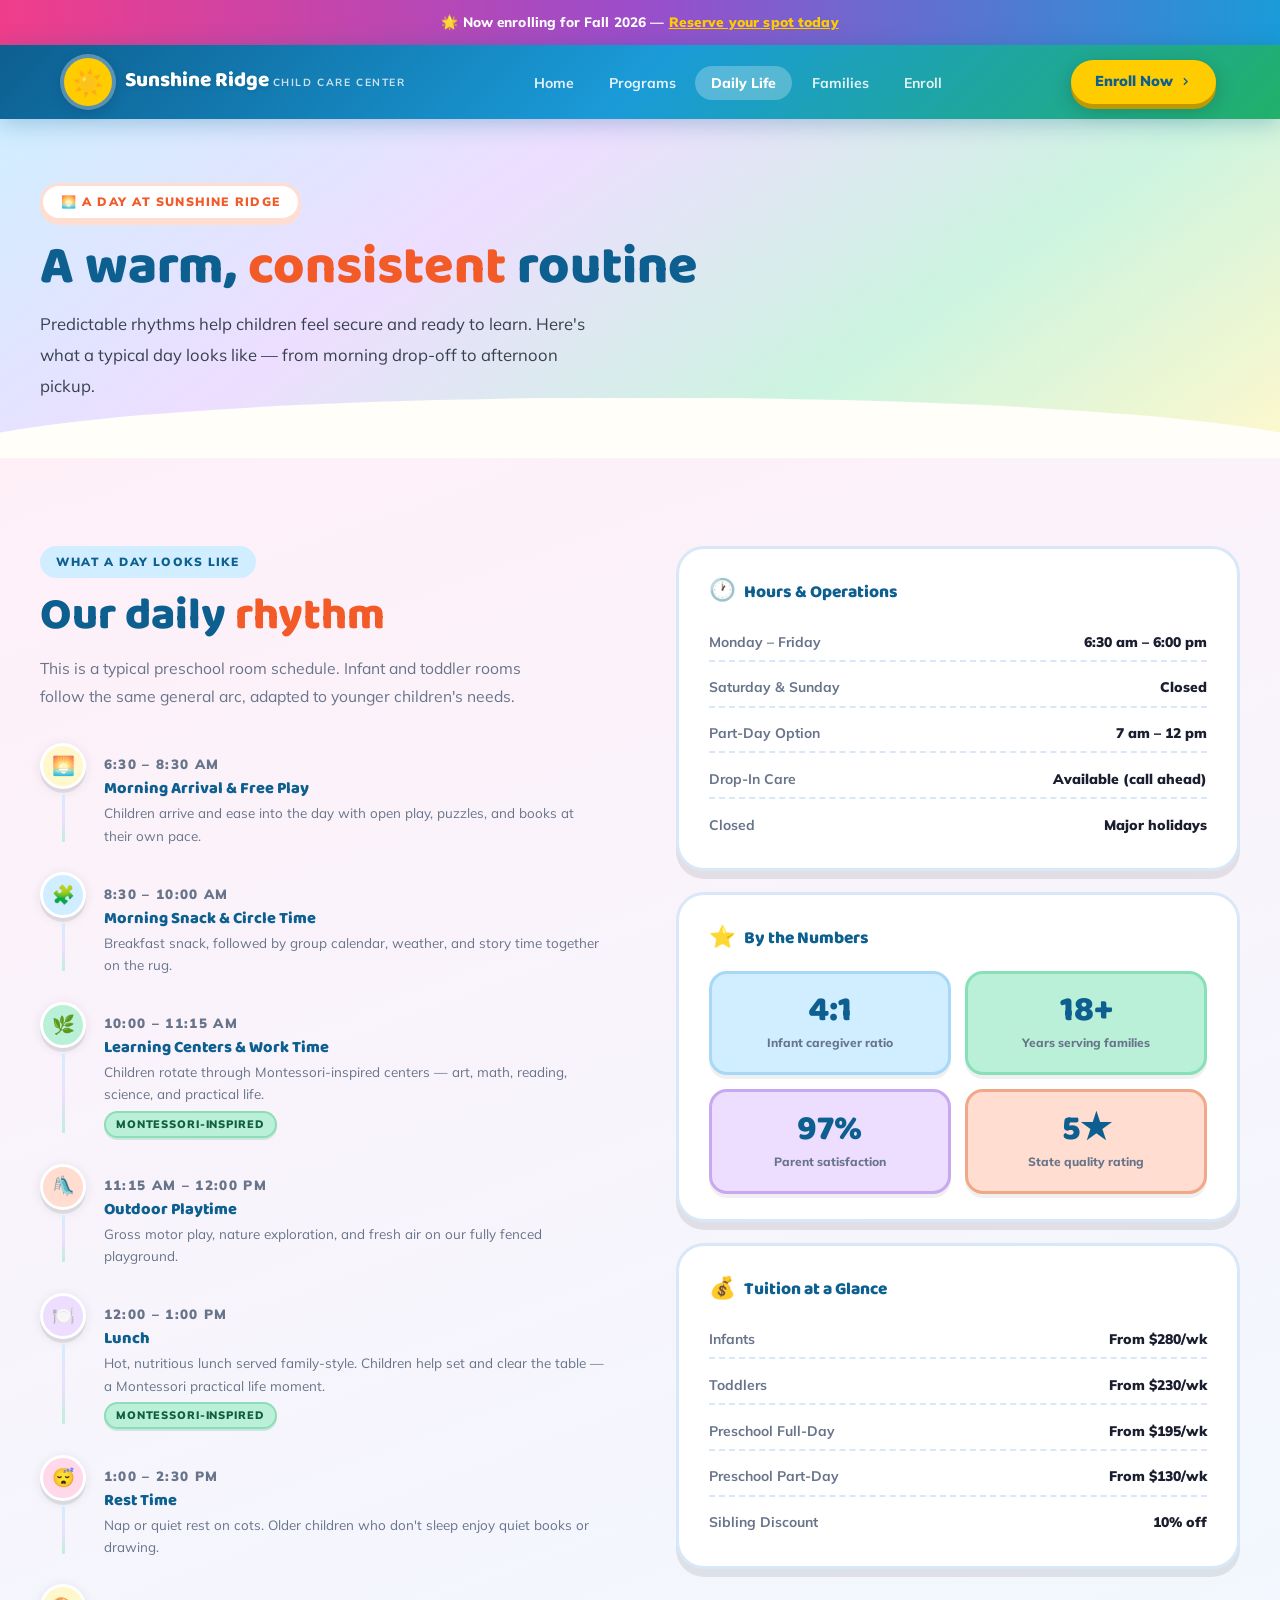
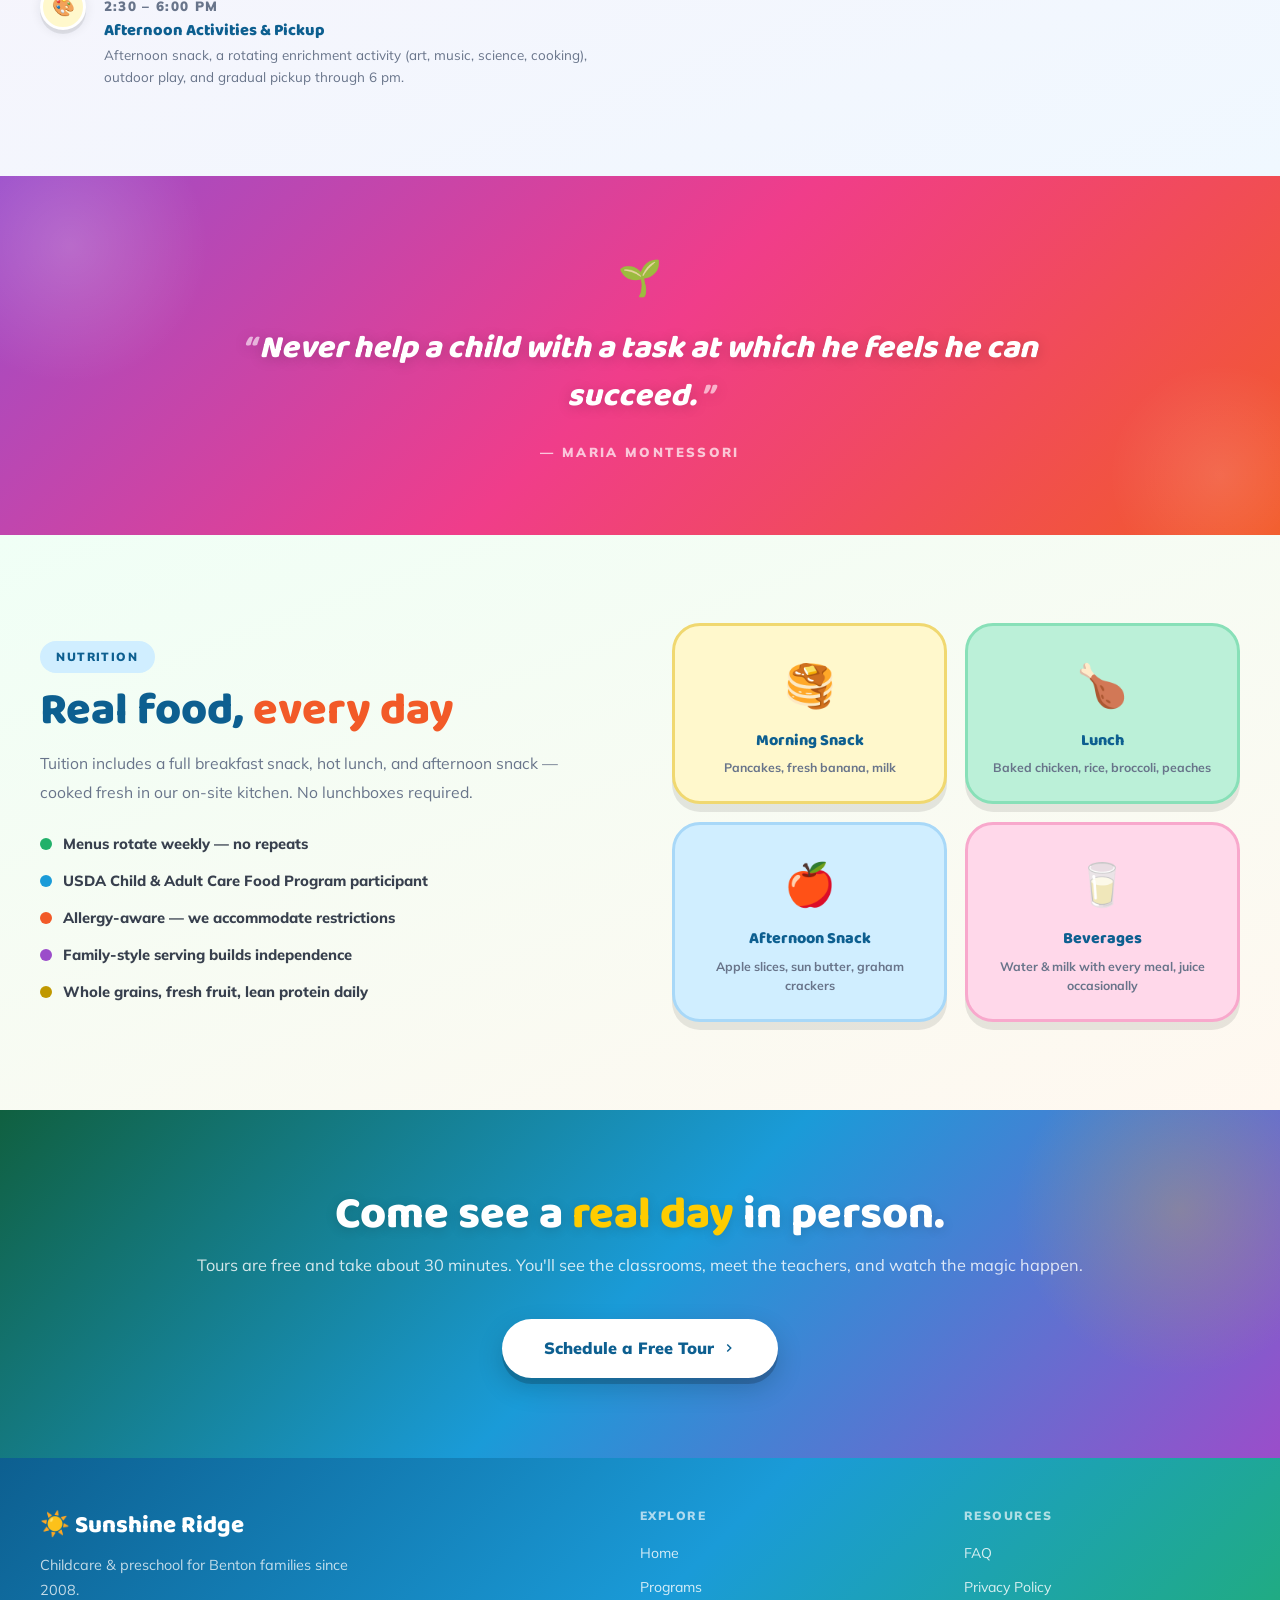
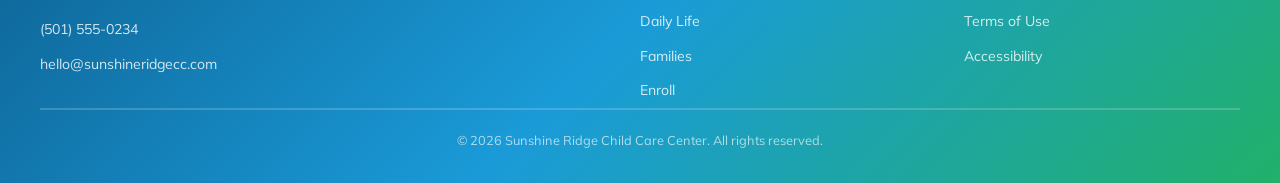
==== daily-life.html @ 340fec7d "changed to multi page daycare site" ====
<!DOCTYPE html>
<html lang="en">
<head>
  <meta charset="UTF-8" />
  <meta name="viewport" content="width=device-width, initial-scale=1.0" />
  <title>Daily Life — Sunshine Ridge Child Care Center</title>
  <meta name="description" content="A look at a typical day at Sunshine Ridge — our daily schedule, Montessori-inspired work time, hot meals, and outdoor play." />
  <link rel="preconnect" href="https://fonts.googleapis.com" />
  <link href="https://fonts.googleapis.com/css2?family=Baloo+2:wght@500;600;700;800&family=Mulish:wght@300;400;500;600&display=swap" rel="stylesheet" />
  <link rel="stylesheet" href="assets/css/style.css" />
</head>
<body>

  <a class="skip-link" href="#main-content">Skip to main content</a>

  <div role="region" aria-label="Announcement">
    <p class="top-bar">
      🌟 Now enrolling for Fall 2026 — <a href="enroll.html">Reserve your spot today</a>
    </p>
  </div>

  <header>
    <nav aria-label="Main navigation">
      <a href="index.html" class="logo" aria-label="Sunshine Ridge Child Care Center — Home">
        <div class="logo-sun" aria-hidden="true">☀️</div>
        <div class="logo-text">
          <span class="logo-name">Sunshine Ridge</span>
          <span class="logo-tagline">Child Care Center</span>
        </div>
      </a>
      <ul class="nav-links" role="list">
        <li><a href="index.html"      class="nav-link">Home</a></li>
        <li><a href="programs.html"   class="nav-link">Programs</a></li>
        <li><a href="daily-life.html" class="nav-link" aria-current="page">Daily Life</a></li>
        <li><a href="families.html"   class="nav-link">Families</a></li>
        <li><a href="enroll.html"     class="nav-link">Enroll</a></li>
      </ul>
      <a href="enroll.html" class="btn-enroll">
        Enroll Now
        <svg width="13" height="13" viewBox="0 0 24 24" fill="none" stroke="currentColor" stroke-width="2.5" aria-hidden="true" focusable="false"><path d="m9 18 6-6-6-6"/></svg>
      </a>
    </nav>
  </header>

  <main id="main-content" tabindex="-1">

    <!-- PAGE HERO -->
    <section class="page-hero" aria-labelledby="page-heading">
      <div class="page-hero-inner">
        <p class="page-hero-eyebrow" aria-hidden="true">🌅 A day at Sunshine Ridge</p>
        <h1 id="page-heading">A warm, <span>consistent</span> routine</h1>
        <p class="page-hero-desc">Predictable rhythms help children feel secure and ready to learn. Here's what a typical day looks like — from morning drop-off to afternoon pickup.</p>
      </div>
    </section>

    <!-- DAILY SCHEDULE -->
    <section id="schedule" class="schedule" aria-labelledby="schedule-heading">
      <div class="section-inner schedule-inner">
        <div>
          <p class="section-tag" aria-hidden="true">What a day looks like</p>
          <h2 id="schedule-heading">Our daily <span>rhythm</span></h2>
          <p class="section-sub">This is a typical preschool room schedule. Infant and toddler rooms follow the same general arc, adapted to younger children's needs.</p>

          <ol class="sched-list mt-2" aria-label="Daily preschool schedule">
            <li class="sched-item">
              <div class="sched-left" aria-hidden="true"><div class="sched-dot sd-1">🌅</div><div class="sched-line"></div></div>
              <div class="sched-content">
                <p class="sched-time">6:30 – 8:30 am</p>
                <h3>Morning Arrival &amp; Free Play</h3>
                <p>Children arrive and ease into the day with open play, puzzles, and books at their own pace.</p>
              </div>
            </li>
            <li class="sched-item">
              <div class="sched-left" aria-hidden="true"><div class="sched-dot sd-2">🧩</div><div class="sched-line"></div></div>
              <div class="sched-content">
                <p class="sched-time">8:30 – 10:00 am</p>
                <h3>Morning Snack &amp; Circle Time</h3>
                <p>Breakfast snack, followed by group calendar, weather, and story time together on the rug.</p>
              </div>
            </li>
            <li class="sched-item">
              <div class="sched-left" aria-hidden="true"><div class="sched-dot sd-3">🌿</div><div class="sched-line"></div></div>
              <div class="sched-content">
                <p class="sched-time">10:00 – 11:15 am</p>
                <h3>Learning Centers &amp; Work Time</h3>
                <p>Children rotate through Montessori-inspired centers — art, math, reading, science, and practical life.</p>
                <span class="sched-tag">Montessori-Inspired</span>
              </div>
            </li>
            <li class="sched-item">
              <div class="sched-left" aria-hidden="true"><div class="sched-dot sd-4">🛝</div><div class="sched-line"></div></div>
              <div class="sched-content">
                <p class="sched-time">11:15 am – 12:00 pm</p>
                <h3>Outdoor Playtime</h3>
                <p>Gross motor play, nature exploration, and fresh air on our fully fenced playground.</p>
              </div>
            </li>
            <li class="sched-item">
              <div class="sched-left" aria-hidden="true"><div class="sched-dot sd-5">🍽️</div><div class="sched-line"></div></div>
              <div class="sched-content">
                <p class="sched-time">12:00 – 1:00 pm</p>
                <h3>Lunch</h3>
                <p>Hot, nutritious lunch served family-style. Children help set and clear the table — a Montessori practical life moment.</p>
                <span class="sched-tag">Montessori-Inspired</span>
              </div>
            </li>
            <li class="sched-item">
              <div class="sched-left" aria-hidden="true"><div class="sched-dot sd-6">😴</div><div class="sched-line"></div></div>
              <div class="sched-content">
                <p class="sched-time">1:00 – 2:30 pm</p>
                <h3>Rest Time</h3>
                <p>Nap or quiet rest on cots. Older children who don't sleep enjoy quiet books or drawing.</p>
              </div>
            </li>
            <li class="sched-item">
              <div class="sched-left" aria-hidden="true"><div class="sched-dot sd-7">🎨</div><div class="sched-line"></div></div>
              <div class="sched-content">
                <p class="sched-time">2:30 – 6:00 pm</p>
                <h3>Afternoon Activities &amp; Pickup</h3>
                <p>Afternoon snack, a rotating enrichment activity (art, music, science, cooking), outdoor play, and gradual pickup through 6 pm.</p>
              </div>
            </li>
          </ol>
        </div>

        <div class="sched-info">
          <div class="info-box">
            <p class="info-box-title"><span>🕐</span> Hours &amp; Operations</p>
            <div class="info-rows" role="list" aria-label="Hours of operation">
              <div class="info-row" role="listitem"><span class="info-row-label">Monday – Friday</span><span class="info-row-val">6:30 am – 6:00 pm</span></div>
              <div class="info-row" role="listitem"><span class="info-row-label">Saturday & Sunday</span><span class="info-row-val">Closed</span></div>
              <div class="info-row" role="listitem"><span class="info-row-label">Part-Day Option</span><span class="info-row-val">7 am – 12 pm</span></div>
              <div class="info-row" role="listitem"><span class="info-row-label">Drop-In Care</span><span class="info-row-val">Available (call ahead)</span></div>
              <div class="info-row" role="listitem"><span class="info-row-label">Closed</span><span class="info-row-val">Major holidays</span></div>
            </div>
          </div>
          <div class="info-box">
            <p class="info-box-title"><span>⭐</span> By the Numbers</p>
            <div class="stat-row" aria-label="Center statistics">
              <div class="stat-box"><p class="stat-num">4:1</p><p class="stat-label">Infant caregiver ratio</p></div>
              <div class="stat-box"><p class="stat-num">18+</p><p class="stat-label">Years serving families</p></div>
              <div class="stat-box"><p class="stat-num">97%</p><p class="stat-label">Parent satisfaction</p></div>
              <div class="stat-box"><p class="stat-num">5★</p><p class="stat-label">State quality rating</p></div>
            </div>
          </div>
          <div class="info-box">
            <p class="info-box-title"><span>💰</span> Tuition at a Glance</p>
            <div class="info-rows" role="list" aria-label="Tuition information">
              <div class="info-row" role="listitem"><span class="info-row-label">Infants</span><span class="info-row-val">From $280/wk</span></div>
              <div class="info-row" role="listitem"><span class="info-row-label">Toddlers</span><span class="info-row-val">From $230/wk</span></div>
              <div class="info-row" role="listitem"><span class="info-row-label">Preschool Full-Day</span><span class="info-row-val">From $195/wk</span></div>
              <div class="info-row" role="listitem"><span class="info-row-label">Preschool Part-Day</span><span class="info-row-val">From $130/wk</span></div>
              <div class="info-row" role="listitem"><span class="info-row-label">Sibling Discount</span><span class="info-row-val">10% off</span></div>
            </div>
          </div>
        </div>
      </div>
    </section>

    <!-- MONTESSORI QUOTE 2 -->
    <div class="mq-strip" role="region" aria-label="Quote from Maria Montessori">
      <div class="mq-strip-inner">
        <span class="mq-leaf" aria-hidden="true">🌱</span>
        <blockquote>Never help a child with a task at which he feels he can succeed.</blockquote>
        <cite>— Maria Montessori</cite>
      </div>
    </div>

    <!-- MEALS -->
    <section id="meals" class="meals" aria-labelledby="meals-heading">
      <div class="section-inner meals-inner">
        <div class="meals-text">
          <p class="section-tag" aria-hidden="true">Nutrition</p>
          <h2 id="meals-heading">Real food, <span>every day</span></h2>
          <p class="section-sub">Tuition includes a full breakfast snack, hot lunch, and afternoon snack — cooked fresh in our on-site kitchen. No lunchboxes required.</p>
          <ul class="meal-highlights" aria-label="Meal program highlights">
            <li class="meal-hl"><span class="meal-hl-dot" aria-hidden="true"></span>Menus rotate weekly — no repeats</li>
            <li class="meal-hl"><span class="meal-hl-dot" aria-hidden="true"></span>USDA Child &amp; Adult Care Food Program participant</li>
            <li class="meal-hl"><span class="meal-hl-dot" aria-hidden="true"></span>Allergy-aware — we accommodate restrictions</li>
            <li class="meal-hl"><span class="meal-hl-dot" aria-hidden="true"></span>Family-style serving builds independence</li>
            <li class="meal-hl"><span class="meal-hl-dot" aria-hidden="true"></span>Whole grains, fresh fruit, lean protein daily</li>
          </ul>
        </div>
        <div class="meals-grid" aria-label="Sample meal items">
          <div class="meal-card"><span class="meal-emoji" aria-hidden="true">🥞</span><p class="meal-name">Morning Snack</p><p class="meal-desc">Pancakes, fresh banana, milk</p></div>
          <div class="meal-card"><span class="meal-emoji" aria-hidden="true">🍗</span><p class="meal-name">Lunch</p><p class="meal-desc">Baked chicken, rice, broccoli, peaches</p></div>
          <div class="meal-card"><span class="meal-emoji" aria-hidden="true">🍎</span><p class="meal-name">Afternoon Snack</p><p class="meal-desc">Apple slices, sun butter, graham crackers</p></div>
          <div class="meal-card"><span class="meal-emoji" aria-hidden="true">🥛</span><p class="meal-name">Beverages</p><p class="meal-desc">Water &amp; milk with every meal, juice occasionally</p></div>
        </div>
      </div>
    </section>

    <!-- CTA -->
    <div class="cta-strip" role="region" aria-label="Enrollment call to action">
      <h2>Come see a <span>real day</span> in person.</h2>
      <p>Tours are free and take about 30 minutes. You'll see the classrooms, meet the teachers, and watch the magic happen.</p>
      <a href="enroll.html" class="btn-cta-white">
        Schedule a Free Tour
        <svg width="14" height="14" viewBox="0 0 24 24" fill="none" stroke="currentColor" stroke-width="2.5" aria-hidden="true" focusable="false"><path d="m9 18 6-6-6-6"/></svg>
      </a>
    </div>

  </main>

<footer role="contentinfo">
  <div class="footer-inner">

    <div class="footer-main">

      <div class="footer-column">
        <p class="footer-brand">☀️ Sunshine Ridge</p>

        <p class="footer-tagline">
          Childcare & preschool for Benton families since 2008.
        </p>

        <div class="footer-contact">
          <a href="tel:+15015550234">(501) 555-0234</a>
          <a href="mailto:hello@sunshineridgecc.com">
            hello@sunshineridgecc.com
          </a>
        </div>
      </div>

      <div class="footer-column">
        <h4>Explore</h4>

        <nav class="footer-nav" aria-label="Site links">
          <a href="index.html">Home</a>
          <a href="programs.html">Programs</a>
          <a href="daily-life.html">Daily Life</a>
          <a href="families.html">Families</a>
          <a href="enroll.html">Enroll</a>
        </nav>
      </div>

      <div class="footer-column">
        <h4>Resources</h4>

        <nav class="footer-legal" aria-label="Legal links">
          <a href="families.html#faq">FAQ</a>
          <a href="#">Privacy Policy</a>
          <a href="#">Terms of Use</a>
          <a href="#">Accessibility</a>
        </nav>
      </div>

    </div>

    <div class="footer-bottom">
      <p class="footer-copy">
        &copy; 2026 Sunshine Ridge Child Care Center.
        All rights reserved.
      </p>
    </div>

  </div>
</footer>

  <script src="assets/js/script.js"></script>
</body>
</html>
---- assets/css/style.css ----
/* ─── TOKENS ─────────────────────────────────────── */
:root {
  --white:      #ffffff;
  --bg:         #fffef9;
  --bg2:        #f6f4ff;
  --bg3:        #fff4f8;
 
  /* Sky blue — trustworthy, fresh */
  --blue:       #1a9bd8;
  --blue-lt:    #45b8f0;
  --blue-pale:  #d0eeff;
  --blue-deep:  #0d5f90;
 
  /* Grass green — life, growth */
  --green:      #22b06a;
  --green-lt:   #44cc88;
  --green-pale: #bbf0d8;
  --green-deep: #106040;
 
  /* Coral — warm, playful */
  --coral:      #f25a28;
  --coral-lt:   #ff7d50;
  --coral-pale: #ffddd0;
  --coral-deep: #aa3010;
 
  /* Sunflower — joy, energy */
  --sun:        #ffcc00;
  --sun-lt:     #ffe033;
  --sun-pale:   #fff8cc;
  --sun-deep:   #c09800;
 
  /* Purple — imagination, magic */
  --purple:     #9b4dca;
  --purple-lt:  #b86de0;
  --purple-pale:#eddeff;
  --purple-deep:#62268a;
 
  /* Hot pink — fun, pop */
  --pink:       #f03d8a;
  --pink-lt:    #ff65a8;
  --pink-pale:  #ffd8ea;
  --pink-deep:  #a01858;
 
  /* Text */
  --text:       #1a1e2e;
  --text-mid:   #38404e;
  --text-muted: #68748a;
  --border:     #d8e8f8;
 
  --focus:      #1a9bd8;
  --red-err:    #c0392b;
 
  --shadow-sm:  0 2px 12px rgba(26,30,46,0.09);
  --shadow-md:  0 6px 28px rgba(26,30,46,0.12);
  --shadow-lg:  0 16px 52px rgba(26,30,46,0.15);
  --shadow-fun: 0 8px 0 rgba(0,0,0,0.09);
 
  --font-head:  'Baloo 2', 'Comic Sans MS', cursive;
  --font-body:  'Mulish', 'Segoe UI', sans-serif;
 
  --r-sm:       10px;
  --r-md:       18px;
  --r-lg:       28px;
  --r-xl:       44px;
  --r-pill:     99px;
}
 
/* ─── RESET ─────────────────────────────────────── */
*, *::before, *::after { box-sizing: border-box; margin: 0; padding: 0; }
html { font-size: 16px; scroll-behavior: smooth; }
body {
  background: var(--bg);
  color: var(--text);
  font-family: var(--font-body);
  line-height: 1.65;
  overflow-x: hidden;
}
img { max-width: 100%; display: block; }
a { color: inherit; text-decoration: none; }
ul { list-style: none; }
 
/* ─── FOCUS ─────────────────────────────────────── */
:focus-visible {
  outline: 3px solid var(--focus);
  outline-offset: 3px;
  border-radius: 6px;
}
 
/* ─── SKIP LINK ─────────────────────────────────── */
.skip-link {
  position: absolute; top: -100%; left: 1rem;
  background: var(--purple); color: #fff;
  padding: .6rem 1.2rem; font-weight: 700; font-size: .9rem;
  border-radius: 0 0 10px 10px; z-index: 9999; transition: top .15s;
}
.skip-link:focus { top: 0; }
 
/* ─── ANNOUNCEMENT BAR ───────────────────────────── */
.top-bar {
  background: linear-gradient(90deg, var(--pink) 0%, var(--purple) 50%, var(--blue) 100%);
  color: #fff; text-align: center;
  padding: .7rem 1.5rem;
  font-size: .85rem; font-weight: 800; letter-spacing: .01em;
}
.top-bar a { color: var(--sun); text-decoration: underline; font-weight: 900; }
 
/* ─── HEADER ─────────────────────────────────────── */
header {
  background: linear-gradient(135deg, var(--blue-deep) 0%, var(--blue) 50%, var(--green) 100%);
  position: sticky; top: 0; z-index: 100;
  box-shadow: 0 4px 24px rgba(13,95,144,.30);
}
nav {
  max-width: 1200px; margin: 0 auto;
  padding: 0 1.5rem; height: 74px;
  display: flex; align-items: center; justify-content: space-between; gap: 1.5rem;
}
.logo { display: flex; align-items: center; gap: .8rem; text-decoration: none; }
.logo-sun {
  width: 48px; height: 48px;
  background: var(--sun); border-radius: 50%;
  display: flex; align-items: center; justify-content: center;
  font-size: 1.6rem;
  box-shadow: 0 0 0 4px rgba(255,255,255,.3), 0 4px 16px rgba(0,0,0,.2);
  flex-shrink: 0;
  transition: transform .35s cubic-bezier(.34,1.56,.64,1);
}
.logo:hover .logo-sun { transform: rotate(20deg) scale(1.12); }
.logo-text { line-height: 1.1; }
.logo-name {
  font-family: var(--font-head);
  font-size: 1.3rem; font-weight: 800; color: #fff;
  text-shadow: 0 1px 4px rgba(0,0,0,.15);
}
.logo-tagline {
  font-size: .65rem; font-weight: 700;
  letter-spacing: .15em; text-transform: uppercase; color: rgba(255,255,255,.78);
}
.nav-links { display: flex; align-items: center; gap: .2rem; }
.nav-link {
  padding: .5rem 1rem; border-radius: var(--r-pill);
  font-size: .88rem; font-weight: 700; color: rgba(255,255,255,.88);
  transition: background .2s, color .2s, transform .15s;
}
.nav-link:hover { background: rgba(255,255,255,.22); color: #fff; transform: translateY(-2px); }
.nav-link[aria-current="page"] { background: rgba(255,255,255,.26); color: #fff; font-weight: 800; }
.btn-enroll {
  display: inline-flex; align-items: center; gap: .4rem;
  padding: .62rem 1.5rem;
  background: var(--sun); color: var(--blue-deep);
  font-family: var(--font-body); font-size: .9rem; font-weight: 900;
  border: none; border-radius: var(--r-pill); cursor: pointer; min-height: 44px;
  transition: background .2s, transform .2s, box-shadow .2s; text-decoration: none;
  box-shadow: 0 5px 0 var(--sun-deep), 0 6px 20px rgba(0,0,0,.2);
}
.btn-enroll:hover { background: var(--sun-lt); transform: translateY(-3px); box-shadow: 0 8px 0 var(--sun-deep), 0 12px 26px rgba(0,0,0,.22); }
.btn-enroll:active { transform: translateY(1px); box-shadow: 0 2px 0 var(--sun-deep); }
 
/* ─── KEYFRAMES ─────────────────────────────────── */
@keyframes slideUp {
  from { opacity: 0; transform: translateY(24px); }
  to   { opacity: 1; transform: translateY(0); }
}
@keyframes wiggle {
  0%, 100% { transform: rotate(0deg); }
  25% { transform: rotate(-8deg); }
  75% { transform: rotate(8deg); }
}
@keyframes float {
  0%, 100% { transform: translateY(0); }
  50% { transform: translateY(-10px); }
}
@keyframes spin-slow {
  from { transform: rotate(0deg); }
  to   { transform: rotate(360deg); }
}
.anim { animation: slideUp .65s cubic-bezier(.22,1,.36,1) both; }
.d1 { animation-delay: .08s; }
.d2 { animation-delay: .2s; }
.d3 { animation-delay: .34s; }
.d4 { animation-delay: .48s; }
 
/* ─── HERO ───────────────────────────────────────── */
.hero {
  background: linear-gradient(145deg, #d0eeff 0%, #eddeff 35%, #ccf4e0 68%, #fff8cc 100%);
  padding: 5.5rem 1.5rem 5rem;
  position: relative; overflow: hidden;
}
/* Big decorative blobs */
.hero::before {
  content: '';
  position: absolute; top: -120px; right: -80px;
  width: 460px; height: 460px;
  background: radial-gradient(circle, rgba(255,204,0,.28) 0%, transparent 68%);
  border-radius: 50%; pointer-events: none;
  animation: float 6s ease-in-out infinite;
}
.hero::after {
  content: '';
  position: absolute; bottom: 0; left: 0; right: 0; height: 80px;
  background: var(--bg);
  clip-path: ellipse(55% 100% at 50% 100%);
  pointer-events: none;
}
.hero-inner {
  max-width: 1200px; margin: 0 auto;
  display: grid; grid-template-columns: 1fr 1fr;
  gap: 3rem; align-items: center; position: relative;
}
.hero-eyebrow {
  display: inline-flex; align-items: center; gap: .5rem;
  background: #fff; color: var(--coral);
  font-size: .78rem; font-weight: 900; letter-spacing: .1em; text-transform: uppercase;
  padding: .4rem 1.1rem; border-radius: var(--r-pill);
  border: 3px solid var(--coral-pale); margin-bottom: 1.2rem;
  box-shadow: 0 4px 0 var(--coral-pale);
}
h1 {
  font-family: var(--font-head);
  font-size: clamp(2.6rem, 4.8vw, 4.2rem);
  font-weight: 800; line-height: 1.06; color: var(--blue-deep);
  margin-bottom: 1.2rem;
}
h1 span { color: var(--coral); }
.hero-desc {
  font-size: 1.06rem; color: var(--text-mid);
  max-width: 480px; margin-bottom: 2.2rem; line-height: 1.82;
}
.hero-btns { display: flex; gap: 1rem; flex-wrap: wrap; }
.btn-primary {
  display: inline-flex; align-items: center; gap: .5rem;
  padding: .9rem 2.2rem; background: var(--coral); color: #fff;
  font-family: var(--font-body); font-size: 1rem; font-weight: 900;
  border: none; border-radius: var(--r-pill); cursor: pointer; min-height: 54px;
  transition: background .2s, transform .2s, box-shadow .2s; text-decoration: none;
  box-shadow: 0 6px 0 var(--coral-deep), 0 8px 22px rgba(242,90,40,.35);
}
.btn-primary:hover { background: var(--coral-lt); transform: translateY(-4px); box-shadow: 0 10px 0 var(--coral-deep), 0 14px 30px rgba(242,90,40,.4); }
.btn-primary:active { transform: translateY(2px); box-shadow: 0 2px 0 var(--coral-deep); }
.btn-ghost {
  display: inline-flex; align-items: center; gap: .5rem;
  padding: .9rem 2.2rem; background: #fff; color: var(--blue-deep);
  font-family: var(--font-body); font-size: 1rem; font-weight: 800;
  border: 3px solid var(--blue-pale); border-radius: var(--r-pill); cursor: pointer; min-height: 54px;
  transition: background .2s, transform .2s, box-shadow .2s; text-decoration: none;
  box-shadow: 0 5px 0 var(--blue-pale), 0 6px 18px rgba(26,155,216,.15);
}
.btn-ghost:hover { background: var(--blue-pale); transform: translateY(-3px); box-shadow: 0 8px 0 var(--blue-pale), 0 12px 24px rgba(26,155,216,.2); }
.btn-ghost:active { transform: translateY(1px); box-shadow: 0 2px 0 var(--blue-pale); }
 
.hero-trust { display: flex; gap: 1rem; flex-wrap: wrap; margin-top: 2rem; }
.trust-chip {
  display: flex; align-items: center; gap: .4rem;
  font-size: .82rem; font-weight: 800; color: var(--text-mid);
  background: #fff; padding: .35rem 1rem; border-radius: var(--r-pill);
  border: 2.5px solid var(--green-pale);
  box-shadow: 0 3px 0 var(--green-pale);
}
.trust-chip-icon {
  width: 22px; height: 22px; border-radius: 50%;
  background: var(--green-pale);
  display: flex; align-items: center; justify-content: center; font-size: .8rem;
}
 
/* Hero illustration cards */
.hero-visual {
  display: grid;
  grid-template-columns: repeat(2, 1fr);
  gap: 1.1rem;
  align-items: stretch;
}

.hero-card {
  background: #fff;
  border-radius: var(--r-lg);
  padding: 1.75rem 1rem 1.4rem;
  text-align: center;
  border: 3px solid;
  box-shadow: var(--shadow-fun);
  min-height: 190px;

  display: flex;
  flex-direction: column;
  justify-content: center;
  align-items: center;

  transition:
    transform .28s cubic-bezier(.34,1.56,.64,1),
    box-shadow .25s;
}

.hero-card:hover {
  transform: translateY(-8px);
  box-shadow: 0 14px 0 rgba(0,0,0,.08);
}

.hero-card:nth-child(1) {
  border-color: var(--blue-pale);
  background: #f0f8ff;
}

.hero-card:nth-child(2) {
  border-color: var(--green-pale);
  background: #f0fff6;
}

.hero-card:nth-child(3) {
  border-color: var(--sun-pale);
  background: #fffdf0;
}

.hero-card:nth-child(4) {
  border-color: var(--pink-pale);
  background: #fff5fa;
}

.hc-emoji {
  font-size: 3.2rem;
  display: block;
  margin-bottom: .6rem;
  line-height: 1;
  animation: float 3.5s ease-in-out infinite;
}

.hero-card:nth-child(2) .hc-emoji {
  animation-delay: .8s;
}

.hero-card:nth-child(3) .hc-emoji {
  animation-delay: 1.6s;
}

.hero-card:nth-child(4) .hc-emoji {
  animation-delay: 2.4s;
}

.hc-label {
  font-family: var(--font-head);
  font-size: 1.05rem;
  font-weight: 800;
  color: var(--blue-deep);
}

.hc-sub {
  font-size: .74rem;
  color: var(--text-muted);
  margin-top: .15rem;
  font-weight: 700;
}
 
/* ─── SECTION COMMON ─────────────────────────────── */
section { padding: 5.5rem 1.5rem; }
.section-inner { max-width: 1200px; margin: 0 auto; }
.section-tag {
  display: inline-flex; align-items: center; gap: .4rem;
  font-size: .74rem; font-weight: 900; letter-spacing: .12em; text-transform: uppercase;
  padding: .28rem .9rem; border-radius: var(--r-pill); margin-bottom: .8rem;
  border: 2.5px solid;
}
/* Color variants for section tags */
.section-tag         { background: var(--blue-pale);   color: var(--blue-deep);   border-color: var(--blue-pale); }
.section-tag.green   { background: var(--green-pale);  color: var(--green-deep);  border-color: var(--green-pale); }
.section-tag.coral   { background: var(--coral-pale);  color: var(--coral-deep);  border-color: var(--coral-pale); }
.section-tag.purple  { background: var(--purple-pale); color: var(--purple-deep); border-color: var(--purple-pale); }
.section-tag.pink    { background: var(--pink-pale);   color: var(--pink-deep);   border-color: var(--pink-pale); }
.section-tag.sun     { background: var(--sun-pale);    color: var(--sun-deep);    border-color: var(--sun-pale); }
h2 {
  font-family: var(--font-head);
  font-size: clamp(2rem, 3.5vw, 3rem); font-weight: 800; color: var(--blue-deep); line-height: 1.12;
}
h2 span { color: var(--coral); }
.section-sub { margin-top: .8rem; font-size: .98rem; color: var(--text-muted); max-width: 520px; line-height: 1.82; }
h3 { font-family: var(--font-head); font-size: 1.25rem; font-weight: 800; color: var(--blue-deep); line-height: 1.3; }
 
/* ─── WHY US ─────────────────────────────────────── */
.why {
  background: #fff;
}

.why-grid {
  display: grid;
  grid-template-columns: repeat(4, 1fr);
  gap: 1.5rem;
  margin-top: 3rem;
  align-items: stretch;
}

.why-card {
  border: 3px solid var(--border);
  border-radius: var(--r-lg);
  padding: 2rem 1.5rem;
  text-align: center;
  box-shadow: var(--shadow-fun);
  min-height: 260px;

  display: flex;
  flex-direction: column;
  align-items: center;
  justify-content: flex-start;

  transition:
    box-shadow .25s,
    transform .28s cubic-bezier(.34,1.56,.64,1),
    border-color .2s;
}

.why-card:hover {
  box-shadow: 0 12px 0 rgba(0,0,0,.08), var(--shadow-md);
  transform: translateY(-6px);
}
.why-card:hover { box-shadow: 0 12px 0 rgba(0,0,0,.08), var(--shadow-md); transform: translateY(-6px); }
.why-card:nth-child(1) { background: var(--blue-pale);   border-color: #a8d8f8; }
.why-card:nth-child(2) { background: var(--green-pale);  border-color: #88e0b8; }
.why-card:nth-child(3) { background: var(--sun-pale);    border-color: #f0d870; }
.why-card:nth-child(4) { background: var(--coral-pale);  border-color: #f8a888; }
.why-icon {
  font-size: 2.8rem; width: 70px; height: 70px; border-radius: 50%;
  display: flex; align-items: center; justify-content: center;
  margin: 0 auto 1.1rem; background: rgba(255,255,255,.8);
  box-shadow: 0 4px 0 rgba(0,0,0,.08);
}
.wi-blue  { background: rgba(255,255,255,.9); }
.wi-green { background: rgba(255,255,255,.9); }
.wi-sun   { background: rgba(255,255,255,.9); }
.wi-clay  { background: rgba(255,255,255,.9); }
.why-card h3 { font-size: 1.1rem; margin-bottom: .45rem; }
.why-card p  { font-size: .86rem; color: var(--text-mid); line-height: 1.7; }
 
/* ─── PROGRAMS ───────────────────────────────────── */
.programs { background: linear-gradient(160deg, #f0f4ff 0%, #fff0f6 50%, #f0fff6 100%); }
.programs-grid { display: grid; grid-template-columns: repeat(3, 1fr); gap: 2rem; margin-top: 2.5rem; }
.prog-card {
  background: #fff; border-radius: var(--r-xl); overflow: hidden;
  border: 3px solid var(--border); box-shadow: var(--shadow-fun);
  display: flex; flex-direction: column;
  transition: box-shadow .28s, transform .28s cubic-bezier(.34,1.56,.64,1);
}
.prog-card:hover { box-shadow: 0 14px 0 rgba(0,0,0,.09), var(--shadow-lg); transform: translateY(-8px); }
.prog-header { padding: 2.25rem 2rem 1.75rem; position: relative; }
.prog-card.infants  .prog-header { background: linear-gradient(145deg, #d0eeff, #bbf0d8); border-bottom: 3px solid #a8d8f8; }
.prog-card.toddlers .prog-header { background: linear-gradient(145deg, var(--purple-pale), var(--pink-pale)); border-bottom: 3px solid var(--purple-pale); }
.prog-card.preschool .prog-header { background: linear-gradient(145deg, var(--sun-pale), var(--coral-pale)); border-bottom: 3px solid #f0d870; }
.prog-emoji { font-size: 3.5rem; display: block; margin-bottom: .9rem; line-height: 1; animation: float 4s ease-in-out infinite; }
.prog-card.toddlers  .prog-emoji { animation-delay: 1s; }
.prog-card.preschool .prog-emoji { animation-delay: 2s; }
.prog-age {
  display: inline-block; font-size: .73rem; font-weight: 900;
  letter-spacing: .08em; text-transform: uppercase;
  padding: .28rem .85rem; border-radius: var(--r-pill); margin-bottom: .6rem;
  box-shadow: 0 3px 0 rgba(0,0,0,.12);
}
.infants  .prog-age  { background: var(--blue);   color: #fff; }
.toddlers .prog-age  { background: var(--purple);  color: #fff; }
.preschool .prog-age { background: var(--coral);   color: #fff; }
.prog-body { padding: 1.5rem 2rem 2rem; flex: 1; display: flex; flex-direction: column; }
.prog-desc { font-size: .89rem; color: var(--text-muted); line-height: 1.78; margin-bottom: 1.3rem; flex: 1; }
.prog-features { display: flex; flex-direction: column; gap: .55rem; margin-bottom: 1.6rem; }
.prog-feat {
  display: flex; align-items: center; gap: .6rem;
  font-size: .86rem; font-weight: 700; color: var(--text-mid);
}
.feat-dot { width: 10px; height: 10px; border-radius: 50%; flex-shrink: 0; }
.infants  .feat-dot  { background: var(--blue); }
.toddlers .feat-dot  { background: var(--purple); }
.preschool .feat-dot { background: var(--coral); }
.btn-prog {
  display: inline-flex; align-items: center; justify-content: center; gap: .4rem;
  padding: .75rem 1.5rem; border-radius: var(--r-pill);
  font-family: var(--font-body); font-size: .9rem; font-weight: 800;
  border: 3px solid; cursor: pointer; min-height: 46px;
  transition: background .2s, color .2s, transform .2s, box-shadow .2s; text-decoration: none;
}
.infants .btn-prog   { border-color: var(--blue);   color: var(--blue);   box-shadow: 0 4px 0 var(--blue-deep); }
.infants .btn-prog:hover  { background: var(--blue);   color: #fff; transform: translateY(-2px); }
.toddlers .btn-prog  { border-color: var(--purple);  color: var(--purple); box-shadow: 0 4px 0 var(--purple-deep); }
.toddlers .btn-prog:hover { background: var(--purple);  color: #fff; transform: translateY(-2px); }
.preschool .btn-prog { border-color: var(--coral);   color: var(--coral);  box-shadow: 0 4px 0 var(--coral-deep); }
.preschool .btn-prog:hover { background: var(--coral); color: #fff; transform: translateY(-2px); }
 
/* ─── MONTESSORI SPOTLIGHT ───────────────────────── */
.montessori { background: #fff; position: relative; overflow: hidden; }
.montessori::before {
  content: ''; position: absolute; top: -100px; right: -120px;
  width: 540px; height: 540px;
  background: radial-gradient(circle, var(--green-pale) 0%, transparent 62%);
  pointer-events: none;
}
.montessori::after {
  content: ''; position: absolute; bottom: -80px; left: -100px;
  width: 400px; height: 400px;
  background: radial-gradient(circle, var(--purple-pale) 0%, transparent 62%);
  pointer-events: none;
}
.montessori-inner { display: grid; grid-template-columns: 1fr 1fr; gap: 5rem; align-items: center; position: relative; }
.montessori-badge {
  display: inline-flex; align-items: center; gap: .5rem;
  background: var(--green-pale); color: var(--green-deep);
  font-size: .74rem; font-weight: 900; letter-spacing: .1em; text-transform: uppercase;
  padding: .38rem 1.1rem; border-radius: var(--r-pill);
  border: 3px solid rgba(34,176,106,.25); margin-bottom: 1.1rem;
  box-shadow: 0 3px 0 rgba(34,176,106,.2);
}
.montessori h2 { margin-bottom: .8rem; }
.montessori .section-sub { max-width: none; }
.montessori-pillars { display: grid; grid-template-columns: 1fr 1fr; gap: 1.1rem; margin-top: 2.2rem; }
.pillar {
  border: 3px solid var(--border); border-radius: var(--r-md);
  padding: 1.2rem 1.35rem; display: flex; gap: .8rem; align-items: flex-start;
  transition: border-color .2s, transform .22s, box-shadow .2s;
  box-shadow: 0 4px 0 rgba(0,0,0,.06);
}
.pillar:nth-child(1) { background: var(--blue-pale);   border-color: #a8d8f8; }
.pillar:nth-child(2) { background: var(--green-pale);  border-color: #88e0b8; }
.pillar:nth-child(3) { background: var(--purple-pale); border-color: #c8a8f0; }
.pillar:nth-child(4) { background: var(--sun-pale);    border-color: #f0d870; }
.pillar:hover { transform: translateY(-3px); box-shadow: 0 8px 0 rgba(0,0,0,.07), var(--shadow-sm); }
.pillar-icon {
  font-size: 1.6rem; flex-shrink: 0; width: 44px; height: 44px;
  border-radius: var(--r-sm); background: rgba(255,255,255,.8);
  display: flex; align-items: center; justify-content: center;
  border: 2px solid rgba(0,0,0,.06); box-shadow: 0 2px 6px rgba(0,0,0,.08);
}
.pillar h4 { font-family: var(--font-head); font-size: .95rem; font-weight: 800; color: var(--blue-deep); margin-bottom: .25rem; }
.pillar p  { font-size: .8rem; color: var(--text-muted); line-height: 1.65; }
.montessori-visual { display: grid; grid-template-columns: 1fr 1fr; gap: 1rem; }
.m-card {
  border: 3px solid; border-radius: var(--r-lg);
  padding: 1.85rem 1.25rem 1.6rem; text-align: center;
  box-shadow: var(--shadow-fun);
  transition: box-shadow .2s, transform .28s cubic-bezier(.34,1.56,.64,1);
}
.m-card:hover { box-shadow: 0 12px 0 rgba(0,0,0,.08); transform: translateY(-6px) rotate(2deg); }
.m-card:nth-child(1) { background: var(--blue-pale);   border-color: #8acce8; }
.m-card:nth-child(2) { background: var(--purple-pale); border-color: #c0a0e8; margin-top: 1.5rem; }
.m-card:nth-child(3) { background: var(--sun-pale);    border-color: #e8d060; margin-top: -1.5rem; }
.m-card:nth-child(4) { background: var(--coral-pale);  border-color: #f0a888; }
.m-emoji { font-size: 2.8rem; display: block; margin-bottom: .7rem; line-height: 1; }
.m-label { font-family: var(--font-head); font-size: 1rem; font-weight: 800; color: var(--blue-deep); }
.m-sub   { font-size: .74rem; color: var(--text-muted); margin-top: .2rem; font-weight: 700; }
 
/* ─── DAILY SCHEDULE ─────────────────────────────── */
.schedule { background: linear-gradient(160deg, #fff0f8 0%, #f0f8ff 100%); }
.schedule-inner { display: grid; grid-template-columns: 1fr 1fr; gap: 4.5rem; align-items: start; }
.sched-list { display: flex; flex-direction: column; gap: 0; }
.sched-item { display: flex; gap: 1.1rem; padding-bottom: 1.6rem; position: relative; }
.sched-item:last-child { padding-bottom: 0; }
.sched-left { display: flex; flex-direction: column; align-items: center; width: 46px; flex-shrink: 0; }
.sched-dot {
  width: 46px; height: 46px; border-radius: 50%;
  display: flex; align-items: center; justify-content: center;
  font-size: 1.15rem; flex-shrink: 0;
  border: 3px solid #fff; box-shadow: 0 4px 0 rgba(0,0,0,.08), var(--shadow-sm);
}
.sd-1 { background: var(--sun-pale); }
.sd-2 { background: var(--blue-pale); }
.sd-3 { background: var(--green-pale); }
.sd-4 { background: var(--coral-pale); }
.sd-5 { background: var(--purple-pale); }
.sd-6 { background: var(--pink-pale); }
.sd-7 { background: var(--sun-pale); }
.sched-line {
  flex: 1; width: 3px; border-radius: 2px; margin: 5px 0;
  background: linear-gradient(to bottom, var(--blue-pale), var(--purple-pale), var(--green-pale));
}
.sched-item:last-child .sched-line { display: none; }
.sched-content { padding-top: .65rem; }
.sched-time { font-size: .73rem; font-weight: 900; letter-spacing: .1em; text-transform: uppercase; color: var(--blue); margin-bottom: .18rem; }
.sched-content h3 { font-size: 1.02rem; margin-bottom: .18rem; }
.sched-content p  { font-size: .84rem; color: var(--text-muted); line-height: 1.65; }
.sched-tag {
  display: inline-block; font-size: .68rem; font-weight: 900;
  letter-spacing: .08em; text-transform: uppercase;
  background: var(--green-pale); color: var(--green-deep);
  padding: .15rem .65rem; border-radius: var(--r-pill);
  border: 2px solid rgba(34,176,106,.3); margin-top: .35rem;
  box-shadow: 0 2px 0 rgba(34,176,106,.2);
}
.sched-info { display: flex; flex-direction: column; gap: 1.3rem; }
.info-box {
  background: #fff; border: 3px solid var(--border);
  border-radius: var(--r-lg); padding: 1.6rem 1.85rem;
  box-shadow: var(--shadow-fun);
}
.info-box-title {
  font-family: var(--font-head); font-size: 1.08rem; font-weight: 800;
  color: var(--blue-deep); margin-bottom: .9rem;
  display: flex; align-items: center; gap: .5rem;
}
.info-box-title span { font-size: 1.35rem; }
.info-rows { display: flex; flex-direction: column; gap: .5rem; }
.info-row { display: flex; justify-content: space-between; font-size: .87rem; padding: .4rem 0; border-bottom: 2px dashed var(--border); }
.info-row:last-child { border-bottom: none; }
.info-row-label { color: var(--text-muted); font-weight: 700; }
.info-row-val   { color: var(--text); font-weight: 900; }
.stat-row { display: grid; grid-template-columns: 1fr 1fr; gap: .9rem; }
.stat-box {
  border: 3px solid var(--border); border-radius: var(--r-md); padding: 1.2rem;
  text-align: center; box-shadow: 0 4px 0 rgba(0,0,0,.06);
}
.stat-box:nth-child(1) { background: var(--blue-pale);   border-color: #a8d8f8; }
.stat-box:nth-child(2) { background: var(--green-pale);  border-color: #88e0b8; }
.stat-box:nth-child(3) { background: var(--purple-pale); border-color: #c8a8f0; }
.stat-box:nth-child(4) { background: var(--coral-pale);  border-color: #f0a888; }
.stat-num   { font-family: var(--font-head); font-size: 2.2rem; font-weight: 900; color: var(--blue-deep); line-height: 1; }
.stat-label { font-size: .75rem; color: var(--text-muted); font-weight: 800; margin-top: .3rem; }
 
/* ─── TESTIMONIALS ───────────────────────────────── */
.testimonials { background: #fff; }
.testi-grid { display: grid; grid-template-columns: repeat(3, 1fr); gap: 1.6rem; margin-top: 2.8rem; }
.testi-card {
  border: 3px solid; border-radius: var(--r-xl); padding: 1.85rem;
  box-shadow: var(--shadow-fun); position: relative;
  transition: transform .28s cubic-bezier(.34,1.56,.64,1), box-shadow .25s;
}
.testi-card:hover { transform: translateY(-6px) rotate(-.5deg); box-shadow: 0 14px 0 rgba(0,0,0,.08), var(--shadow-md); }
.testi-card:nth-child(1) { background: var(--blue-pale);   border-color: #a8d8f8; }
.testi-card:nth-child(2) { background: var(--green-pale);  border-color: #88e0b8; }
.testi-card:nth-child(3) { background: var(--sun-pale);    border-color: #f0d870; }
.testi-card:nth-child(4) { background: var(--purple-pale); border-color: #c8a8f0; }
.testi-card:nth-child(5) { background: var(--pink-pale);   border-color: #f8a8cc; }
.testi-card:nth-child(6) { background: var(--coral-pale);  border-color: #f0a888; }
.testi-quote-mark {
  font-family: var(--font-head); font-size: 5.5rem; line-height: 1;
  color: rgba(0,0,0,.1); position: absolute; top: .4rem; left: 1.2rem;
}
.testi-stars { display: flex; gap: 3px; margin-bottom: .9rem; }
.star { color: var(--sun-deep); font-size: 1.05rem; }
.testi-text { font-size: .91rem; color: var(--text-mid); line-height: 1.82; margin-bottom: 1.3rem; position: relative; }
.testi-author { display: flex; align-items: center; gap: .8rem; }
.testi-avatar {
  width: 46px; height: 46px; border-radius: 50%;
  display: flex; align-items: center; justify-content: center;
  font-size: 1.25rem; flex-shrink: 0;
  border: 3px solid rgba(255,255,255,.7); box-shadow: var(--shadow-sm);
  background: rgba(255,255,255,.7);
}
.ta-1 { background: rgba(255,255,255,.8); }
.ta-2 { background: rgba(255,255,255,.8); }
.ta-3 { background: rgba(255,255,255,.8); }
.testi-name { font-family: var(--font-head); font-size: 1.02rem; font-weight: 800; color: var(--blue-deep); }
.testi-role { font-size: .76rem; color: var(--text-muted); font-weight: 700; }
 
/* ─── MEALS ──────────────────────────────────────── */
.meals { background: linear-gradient(160deg, #f0fff6 0%, #fff8f0 100%); }
.meals-inner { display: grid; grid-template-columns: 1fr 1fr; gap: 4rem; align-items: center; }
.meals-grid { display: grid; grid-template-columns: 1fr 1fr; gap: 1.1rem; }
.meal-card {
  background: #fff; border: 3px solid var(--border);
  border-radius: var(--r-lg); padding: 1.5rem; text-align: center;
  box-shadow: var(--shadow-fun);
  transition: transform .28s cubic-bezier(.34,1.56,.64,1), box-shadow .25s;
}
.meal-card:hover { transform: translateY(-5px) rotate(-1.5deg); box-shadow: 0 10px 0 rgba(0,0,0,.08); }
.meal-card:nth-child(1) { background: var(--sun-pale);   border-color: #f0d870; }
.meal-card:nth-child(2) { background: var(--green-pale); border-color: #88e0b8; }
.meal-card:nth-child(3) { background: var(--blue-pale);  border-color: #a8d8f8; }
.meal-card:nth-child(4) { background: var(--pink-pale);  border-color: #f8a8cc; }
.meal-emoji { font-size: 2.6rem; display: block; margin-bottom: .55rem; }
.meal-name  { font-family: var(--font-head); font-size: 1rem; font-weight: 800; color: var(--blue-deep); }
.meal-desc  { font-size: .77rem; color: var(--text-muted); margin-top: .25rem; line-height: 1.55; font-weight: 700; }
.meals-text .section-sub { max-width: none; }
.meal-highlights { display: flex; flex-direction: column; gap: .8rem; margin-top: 1.6rem; }
.meal-hl { display: flex; align-items: center; gap: .7rem; font-size: .92rem; font-weight: 800; color: var(--text-mid); }
.meal-hl-dot { width: 12px; height: 12px; border-radius: 50%; flex-shrink: 0; }
.meal-highlights .meal-hl:nth-child(1) .meal-hl-dot { background: var(--green); }
.meal-highlights .meal-hl:nth-child(2) .meal-hl-dot { background: var(--blue); }
.meal-highlights .meal-hl:nth-child(3) .meal-hl-dot { background: var(--coral); }
.meal-highlights .meal-hl:nth-child(4) .meal-hl-dot { background: var(--purple); }
.meal-highlights .meal-hl:nth-child(5) .meal-hl-dot { background: var(--sun-deep); }
 
/* ─── ENROLLMENT FORM ────────────────────────────── */
.enrollment { background: #fff; }
.enrollment-inner { display: grid; grid-template-columns: 1fr 1.15fr; gap: 5rem; align-items: start; }
.enroll-steps { display: flex; flex-direction: column; gap: 1.3rem; margin-top: 2rem; }
.enroll-step  { display: flex; gap: 1rem; align-items: flex-start; }
.step-num {
  width: 40px; height: 40px; border-radius: 50%;
  background: var(--blue); color: #fff;
  font-family: var(--font-head); font-size: 1.1rem; font-weight: 900;
  display: flex; align-items: center; justify-content: center;
  flex-shrink: 0; box-shadow: 0 5px 0 var(--blue-deep);
}
.enroll-step:nth-child(2) .step-num { background: var(--green); box-shadow: 0 5px 0 var(--green-deep); }
.enroll-step:nth-child(3) .step-num { background: var(--coral); box-shadow: 0 5px 0 var(--coral-deep); }
.enroll-step:nth-child(4) .step-num { background: var(--purple); box-shadow: 0 5px 0 var(--purple-deep); }
.step-body h4 { font-family: var(--font-head); font-size: 1.02rem; font-weight: 800; color: var(--blue-deep); margin-bottom: .22rem; }
.step-body p  { font-size: .86rem; color: var(--text-muted); line-height: 1.68; }
.form-box {
  background: linear-gradient(145deg, var(--blue-pale), var(--purple-pale));
  border: 3px solid var(--border); border-radius: var(--r-xl);
  padding: 2.75rem 2.5rem; box-shadow: var(--shadow-fun);
}
.form-title    { font-family: var(--font-head); font-size: 1.55rem; font-weight: 800; color: var(--blue-deep); margin-bottom: .35rem; }
.form-subtitle { font-size: .88rem; color: var(--text-muted); margin-bottom: 1.85rem; font-weight: 700; }
.form-grid { display: grid; grid-template-columns: 1fr 1fr; gap: .95rem; }
.field { display: flex; flex-direction: column; gap: .38rem; }
.field.full { grid-column: 1 / -1; }
.field label { font-size: .82rem; font-weight: 900; color: var(--text-mid); }
.req { color: var(--red-err); margin-left: 2px; }
.field-hint { font-size: .74rem; color: var(--text-muted); margin-top: .22rem; font-weight: 700; }
.input, .select, .textarea {
  width: 100%; padding: .72rem 1.05rem;
  background: #fff; border: 2.5px solid var(--border);
  border-radius: var(--r-sm); font-family: var(--font-body);
  font-size: .9rem; color: var(--text);
  min-height: 50px; transition: border-color .2s, box-shadow .2s;
}
.input::placeholder, .textarea::placeholder { color: var(--text-muted); }
.input:focus, .select:focus, .textarea:focus { border-color: var(--blue); box-shadow: 0 0 0 4px rgba(26,155,216,.18); outline: none; }
.input:focus-visible, .select:focus-visible, .textarea:focus-visible { outline: 3px solid var(--focus); outline-offset: 2px; }
.input[aria-invalid="true"], .select[aria-invalid="true"] { border-color: var(--red-err); }
.textarea { min-height: 100px; resize: vertical; }
.select {
  appearance: none;
  background-image: url("data:image/svg+xml,%3Csvg xmlns='http://www.w3.org/2000/svg' width='16' height='16' viewBox='0 0 24 24' fill='none' stroke='%2368748a' stroke-width='2'%3E%3Cpath d='m6 9 6 6 6-6'/%3E%3C/svg%3E");
  background-repeat: no-repeat; background-position: right .9rem center; cursor: pointer;
}
.err-msg { font-size: .76rem; color: var(--red-err); display: none; margin-top: .22rem; font-weight: 800; }
.err-msg.show { display: block; }
.form-submit { margin-top: 1.4rem; display: flex; align-items: center; gap: 1rem; flex-wrap: wrap; }
.btn-submit {
  display: inline-flex; align-items: center; gap: .5rem;
  padding: .9rem 2.2rem; background: var(--green); color: #fff;
  font-family: var(--font-body); font-size: 1rem; font-weight: 900;
  border: none; border-radius: var(--r-pill); cursor: pointer; min-height: 54px;
  transition: background .2s, transform .2s, box-shadow .2s;
  box-shadow: 0 6px 0 var(--green-deep), 0 10px 24px rgba(34,176,106,.35);
}
.btn-submit:hover { background: var(--green-lt); transform: translateY(-4px); box-shadow: 0 10px 0 var(--green-deep), 0 16px 30px rgba(34,176,106,.4); }
.btn-submit:active { transform: translateY(2px); box-shadow: 0 2px 0 var(--green-deep); }
.form-privacy { font-size: .76rem; color: var(--text-muted); line-height: 1.5; font-weight: 700; }
#form-success {
  display: none; margin-top: 1.3rem; padding: 1.25rem 1.6rem;
  background: var(--green-pale); border: 3px solid rgba(34,176,106,.4);
  border-radius: var(--r-md); color: var(--green-deep); font-weight: 900; font-size: .93rem; line-height: 1.7;
}
 
/* ─── FAQ ────────────────────────────────────────── */
.faq { background: linear-gradient(160deg, var(--blue-pale) 0%, var(--purple-pale) 100%); }
.faq-grid { display: grid; grid-template-columns: 1fr 1fr; gap: 1.1rem; margin-top: 2.6rem; }
.faq-item {
  background: #fff; border: 3px solid var(--border); border-radius: var(--r-lg);
  overflow: hidden; box-shadow: var(--shadow-fun);
  transition: border-color .2s, transform .22s;
}
.faq-item:hover { transform: translateY(-3px); }
.faq-item:nth-child(odd)  { border-color: #a8d8f8; }
.faq-item:nth-child(even) { border-color: #c8a8f0; }
.faq-btn {
  width: 100%; display: flex; align-items: center; justify-content: space-between;
  gap: 1rem; padding: 1.25rem 1.6rem;
  background: transparent; border: none; cursor: pointer; text-align: left;
  font-family: var(--font-head); font-size: 1.02rem; font-weight: 800;
  color: var(--blue-deep); min-height: 60px; transition: background .15s;
}
.faq-btn:hover { background: #f8fbff; }
.faq-btn[aria-expanded="true"] { color: var(--coral); }
.faq-chevron {
  width: 32px; height: 32px; border-radius: 50%;
  background: var(--blue-pale); border: 2.5px solid #a8d8f8;
  display: flex; align-items: center; justify-content: center;
  flex-shrink: 0; font-size: .88rem; color: var(--blue);
  transition: transform .28s, background .2s;
}
.faq-btn[aria-expanded="true"] .faq-chevron { transform: rotate(180deg); background: var(--coral-pale); border-color: var(--coral); color: var(--coral); }
.faq-body { max-height: 0; overflow: hidden; transition: max-height .35s cubic-bezier(.22,1,.36,1); }
.faq-body.open { max-height: 400px; }
.faq-body-inner { padding: 0 1.6rem 1.35rem; font-size: .88rem; color: var(--text-muted); line-height: 1.85; }
 
/* ─── FOOTER ─────────────────────────────────────── */
footer {
  background: linear-gradient(
    135deg,
    var(--blue-deep) 0%,
    var(--blue) 50%,
    var(--green) 100%
  );
  color: rgba(255,255,255,.9);
  padding: 3rem 1.5rem 2rem;
}

.footer-inner {
  max-width: 1200px;
  margin: 0 auto;
}

.footer-main {
  display: grid;
  grid-template-columns: 2fr 1fr 1fr;
  gap: 3rem;
  margin-bottom: 2rem;
  align-items: start;
}

.footer-column {
  text-align: left;
}

.footer-brand {
  font-family: var(--font-head);
  font-size: 1.5rem;
  font-weight: 900;
  color: #fff;
  margin-bottom: .5rem;
}

.footer-tagline {
  max-width: 320px;
  font-size: .9rem;
  line-height: 1.7;
  color: rgba(255,255,255,.75);
  margin-bottom: 1rem;
}

.footer-column h4 {
  font-size: .75rem;
  font-weight: 900;
  letter-spacing: .12em;
  text-transform: uppercase;
  color: rgba(255,255,255,.65);
  margin-bottom: 1rem;
  text-align: left;
}

.footer-nav,
.footer-legal,
.footer-contact {
  display: flex;
  flex-direction: column;
  align-items: flex-start;
  gap: .7rem;

  margin: 0;
  padding: 0;
}

.footer-nav a,
.footer-legal a,
.footer-contact a {
  color: rgba(255,255,255,.82);
  font-size: .88rem;
  transition: color .2s ease;
}

.footer-nav a:hover,
.footer-legal a:hover,
.footer-contact a:hover {
  color: var(--sun);
}

.footer-bottom {
  border-top: 2px solid rgba(255,255,255,.18);
  padding-top: 1.25rem;
  text-align: center;
}

.footer-copy {
  font-size: .8rem;
  color: rgba(255,255,255,.65);
}
/* ─── MONTESSORI QUOTE BLOCKS ────────────────────── */
.mq-strip {
  background: linear-gradient(135deg, var(--purple) 0%, var(--pink) 50%, var(--coral) 100%);
  padding: 4.5rem 1.5rem; position: relative; overflow: hidden;
}
.mq-strip::before {
  content: ''; position: absolute; top: -80px; left: -80px;
  width: 300px; height: 300px;
  background: radial-gradient(circle, rgba(255,255,255,.18) 0%, transparent 65%);
  border-radius: 50%; pointer-events: none;
}
.mq-strip::after {
  content: ''; position: absolute; bottom: -60px; right: -60px;
  width: 240px; height: 240px;
  background: radial-gradient(circle, rgba(255,255,255,.12) 0%, transparent 65%);
  border-radius: 50%; pointer-events: none;
}
.mq-strip-inner { max-width: 860px; margin: 0 auto; text-align: center; position: relative; }
.mq-leaf { font-size: 2.2rem; display: block; margin-bottom: 1.2rem; opacity: .95; animation: wiggle 3s ease-in-out infinite; }
.mq-strip blockquote {
  font-family: var(--font-head); font-size: clamp(1.35rem, 2.8vw, 2rem);
  font-weight: 800; font-style: italic; color: #fff; line-height: 1.48;
  text-shadow: 0 2px 14px rgba(0,0,0,.18);
}
.mq-strip blockquote::before { content: '\201C'; margin-right: .12em; opacity: .6; }
.mq-strip blockquote::after  { content: '\201D'; margin-left: .12em;  opacity: .6; }
.mq-strip cite {
  display: block; margin-top: 1.35rem;
  font-family: var(--font-body); font-size: .82rem; font-style: normal; font-weight: 900;
  letter-spacing: .18em; text-transform: uppercase; color: rgba(255,255,255,.7);
}
 
/* ─── SR ONLY ────────────────────────────────────── */
.sr-only { position: absolute; width: 1px; height: 1px; padding: 0; margin: -1px; overflow: hidden; clip: rect(0,0,0,0); white-space: nowrap; border: 0; }
 
/* ─── RESPONSIVE ─────────────────────────────────── */
@media (max-width: 960px) {
  .hero-inner, .montessori-inner, .meals-inner, .schedule-inner, .enrollment-inner { grid-template-columns: 1fr; gap: 2.5rem; }
  .hero-visual, .montessori-visual { display: none; }
  .why-grid { grid-template-columns: 1fr 1fr; }
  .programs-grid { grid-template-columns: 1fr; }
  .testi-grid { grid-template-columns: 1fr; }
  .faq-grid { grid-template-columns: 1fr; }
}
@media (max-width: 768px) {
  .footer-main {
    grid-template-columns: 1fr;
    text-align: center;
  }

  .footer-contact,
  .footer-nav,
  .footer-legal {
    align-items: center;
  }

  .footer-tagline {
    margin-left: auto;
    margin-right: auto;
  }
}
@media (max-width: 600px) {
  section { padding: 3.75rem 1.1rem; }
  nav { padding: 0 1.1rem; }
  .nav-links { display: none; }
  .why-grid { grid-template-columns: 1fr; }
  .form-grid { grid-template-columns: 1fr; }
  .stat-row { grid-template-columns: 1fr 1fr; }
  
}

 
/* ─── MULTI-PAGE ADDITIONS ───────────────────────── */
.page-hero {
  background: linear-gradient(145deg, #d0eeff 0%, #eddeff 35%, #ccf4e0 68%, #fff8cc 100%);
  padding: 4rem 1.5rem 3.5rem; position: relative; overflow: hidden;
}
.page-hero::after {
  content: ''; position: absolute; bottom: 0; left: 0; right: 0; height: 60px;
  background: var(--bg); clip-path: ellipse(55% 100% at 50% 100%); pointer-events: none;
}
.page-hero-inner { max-width: 1200px; margin: 0 auto; position: relative; }
.page-hero-eyebrow {
  display: inline-flex; align-items: center; gap: .5rem;
  background: #fff; color: var(--coral);
  font-size: .76rem; font-weight: 900; letter-spacing: .1em; text-transform: uppercase;
  padding: .38rem 1.1rem; border-radius: var(--r-pill);
  border: 3px solid var(--coral-pale); margin-bottom: 1.1rem;
  box-shadow: 0 4px 0 var(--coral-pale);
}
.page-hero h1 { font-size: clamp(2.1rem, 4.2vw, 3.4rem); margin-bottom: .85rem; }
.page-hero-desc { font-size: 1.04rem; color: var(--text-mid); max-width: 560px; line-height: 1.85; }
 
.breadcrumb { display: flex; align-items: center; gap: .45rem; font-size: .81rem; color: var(--text-muted); font-weight: 800; margin-bottom: 1rem; }
.breadcrumb a { color: var(--blue); }
.breadcrumb a:hover { text-decoration: underline; }
.breadcrumb-sep { color: var(--border); }
 
.cta-strip {
  background: linear-gradient(135deg, var(--green-deep) 0%, var(--blue) 50%, var(--purple) 100%);
  padding: 5rem 1.5rem; text-align: center; position: relative; overflow: hidden;
}
.cta-strip::before {
  content: ''; position: absolute; top: -80px; right: -80px;
  width: 360px; height: 360px;
  background: radial-gradient(circle, rgba(255,204,0,.22) 0%, transparent 65%);
  border-radius: 50%; pointer-events: none;
  animation: float 5s ease-in-out infinite;
}
.cta-strip h2 { color: #fff; margin-bottom: .75rem; position: relative; text-shadow: 0 2px 12px rgba(0,0,0,.15); }
.cta-strip h2 span { color: var(--sun); }
.cta-strip p { color: rgba(255,255,255,.82); font-size: 1.02rem; margin-bottom: 2.5rem; position: relative; }
.btn-cta-white {
  display: inline-flex; align-items: center; gap: .5rem;
  padding: 1rem 2.6rem; background: #fff; color: var(--blue-deep);
  font-family: var(--font-body); font-size: 1.02rem; font-weight: 900;
  border: none; border-radius: var(--r-pill); cursor: pointer; min-height: 56px;
  transition: background .2s, transform .2s, box-shadow .2s; text-decoration: none;
  box-shadow: 0 6px 0 rgba(0,0,0,.18), 0 10px 26px rgba(0,0,0,.18); position: relative;
}
.btn-cta-white:hover { background: var(--sun-pale); color: var(--blue-deep); transform: translateY(-5px); box-shadow: 0 11px 0 rgba(0,0,0,.16), 0 18px 32px rgba(0,0,0,.18); }
.btn-cta-white:active { transform: translateY(2px); box-shadow: 0 2px 0 rgba(0,0,0,.14); }
 
/* ─── UTILITY CLASSES ────────────────────────────── */
.section-header-sm  { max-width: 600px; }
.section-header-580 { max-width: 580px; margin-bottom: 1rem; }
.explore-section { background: linear-gradient(160deg, #f0f4ff 0%, #fff0f6 100%); padding: 5rem 1.5rem; }
.explore-grid { display: grid; grid-template-columns: repeat(auto-fill, minmax(220px, 1fr)); gap: 1.4rem; margin-top: 2.8rem; }
.why-card-link { text-decoration: none; display: flex; flex-direction: column; align-items: center; text-align: center; }
.mt-75 { margin-top: .75rem; }
.mt-2  { margin-top: 2rem; }
.mt-25 { margin-top: 2.5rem; }
.contact-link { color: var(--sun); font-weight: 800; }
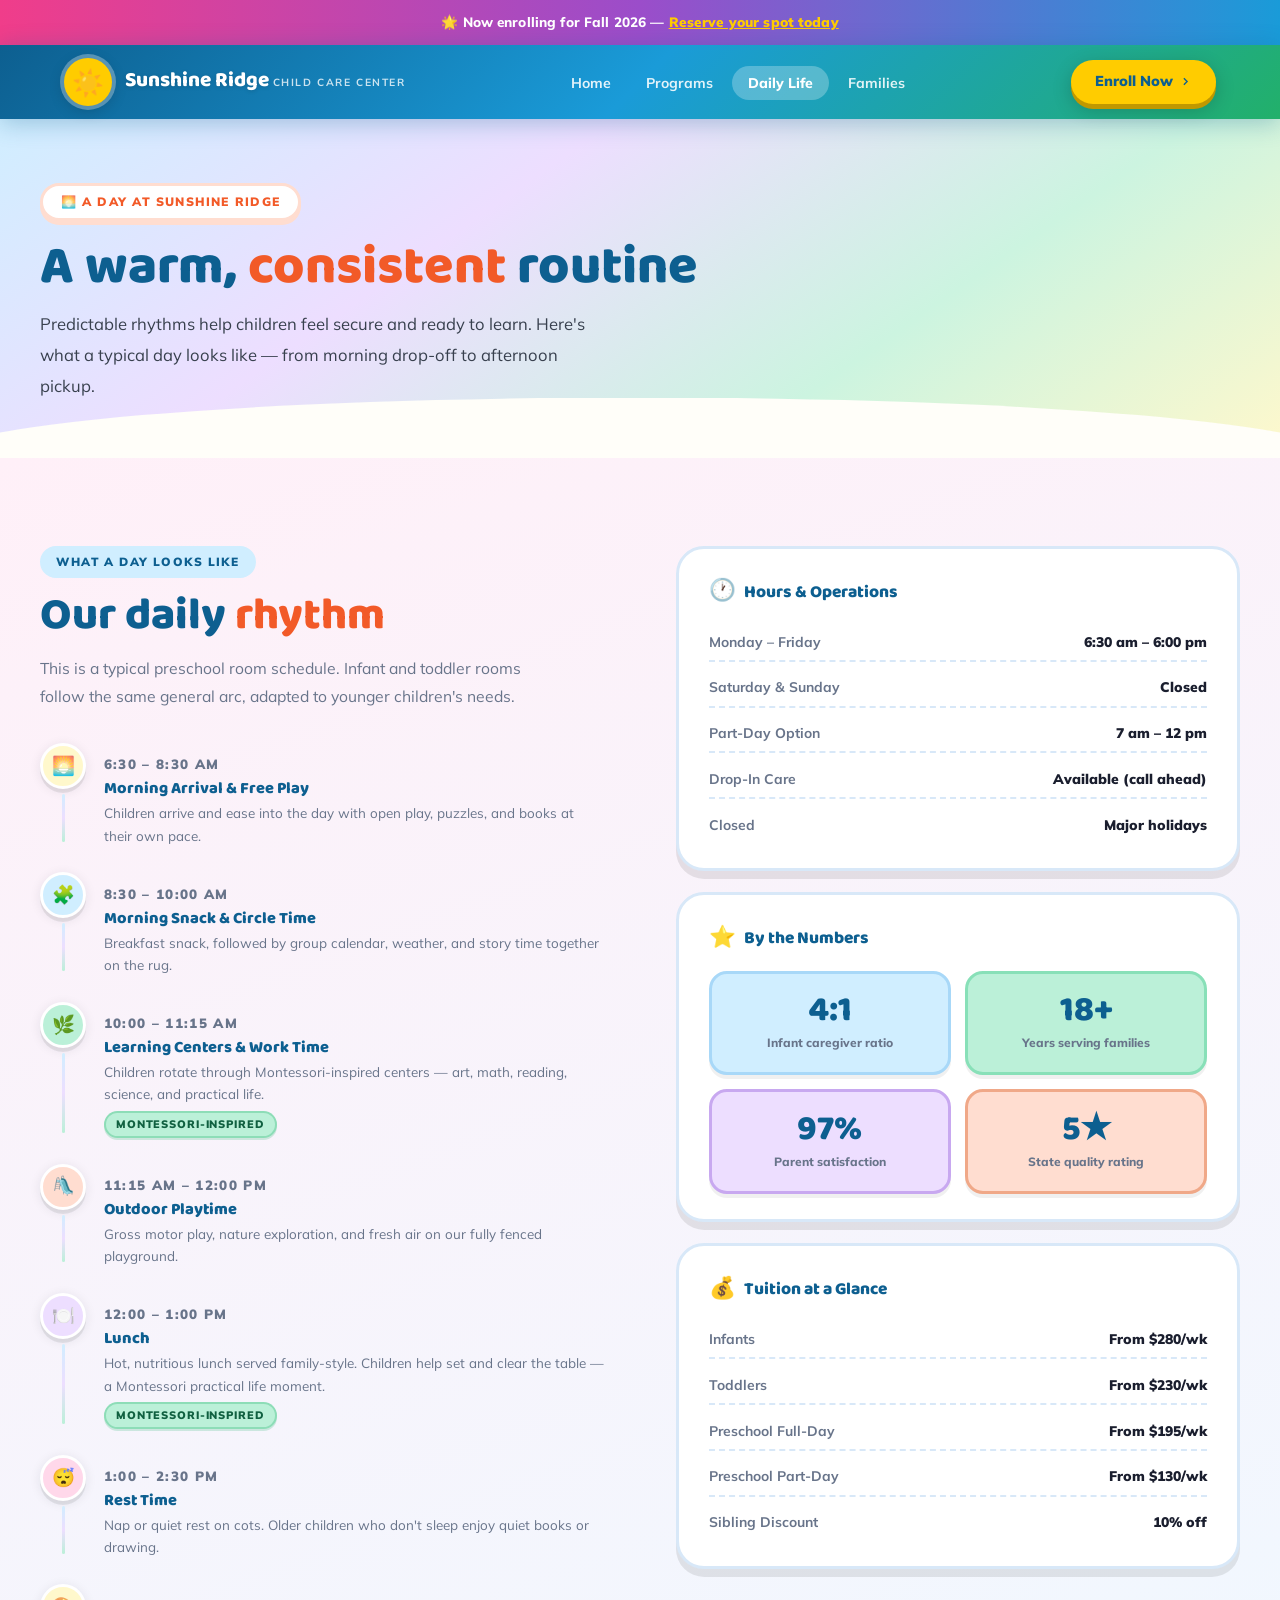
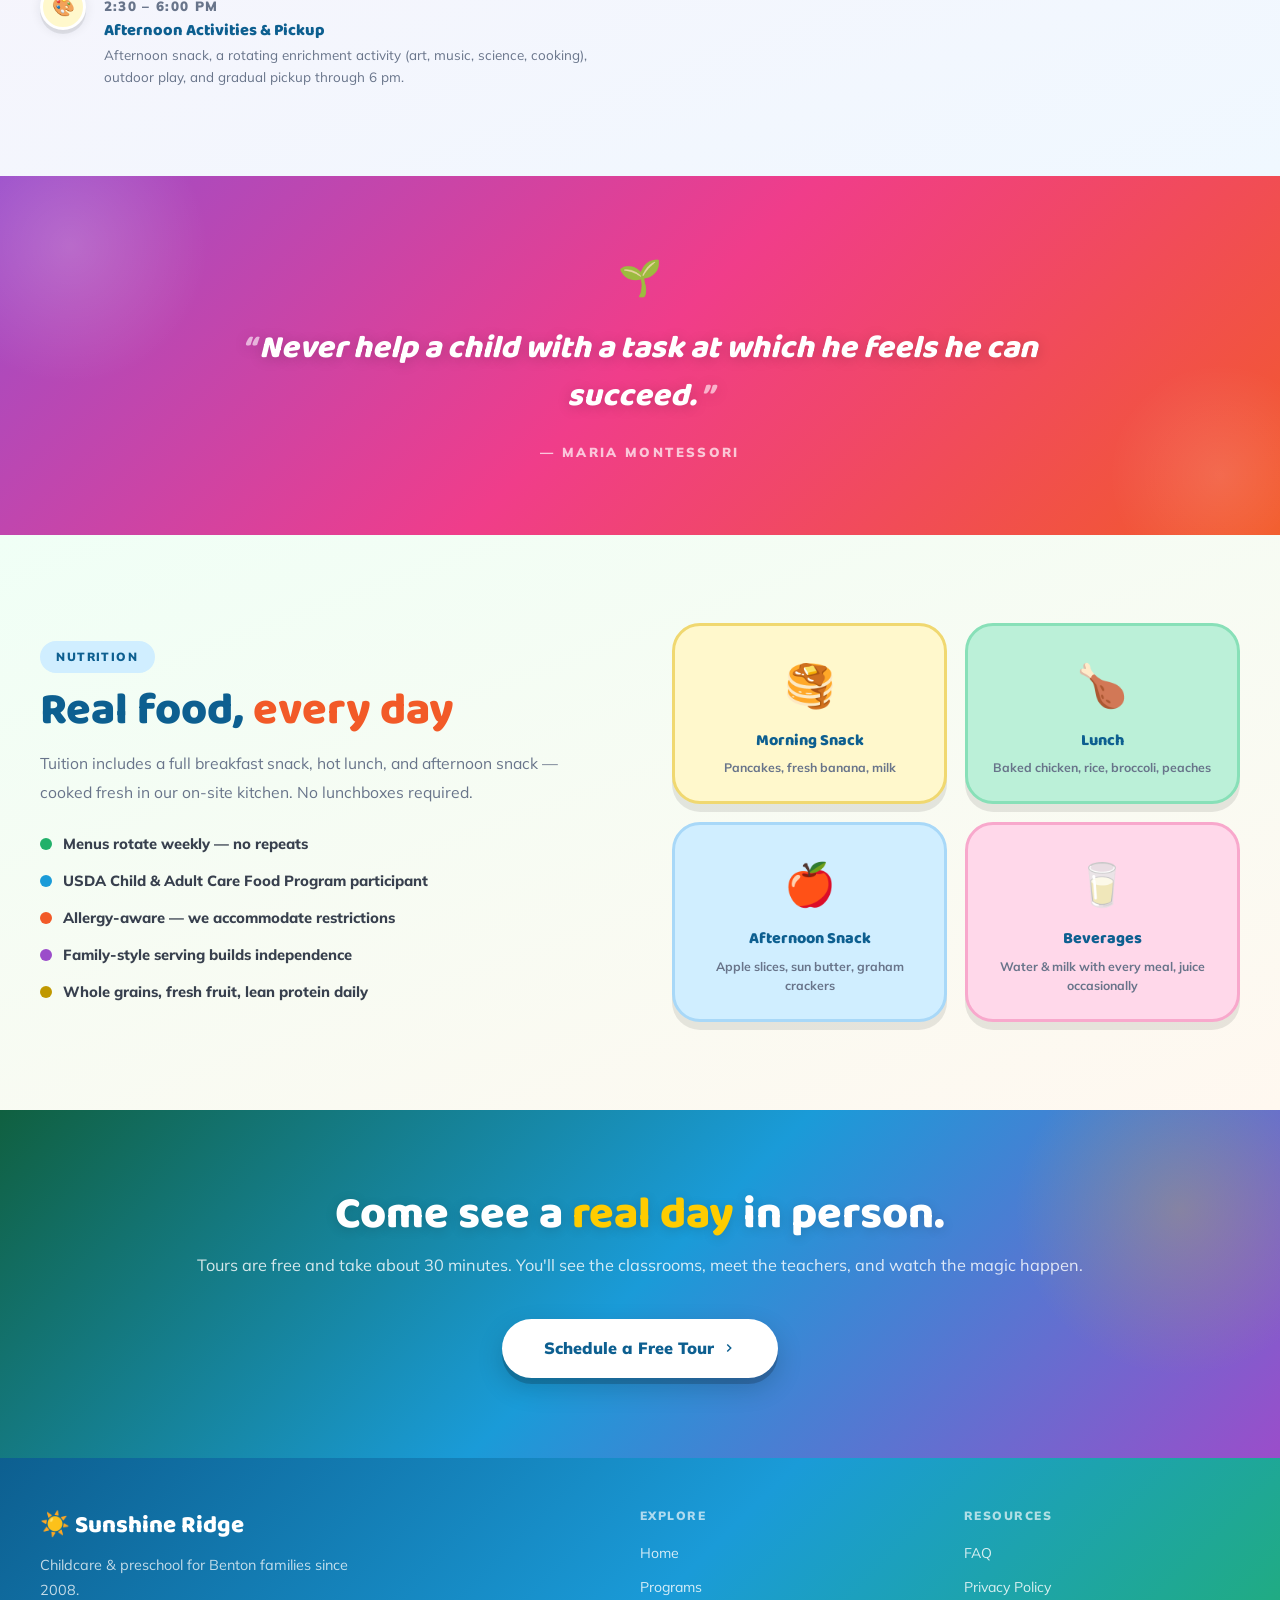
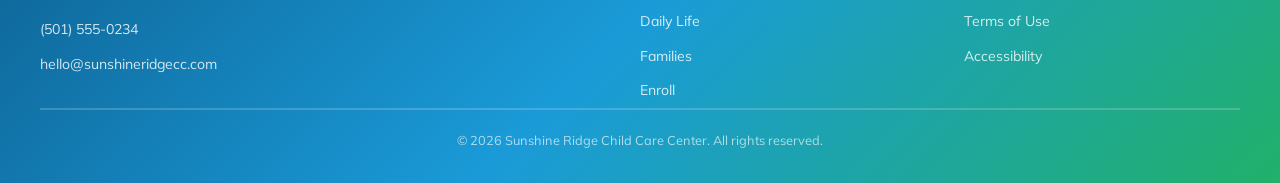
==== commit af30c599: "fixed issues and changed footer" ====
--- a/daily-life.html
+++ b/daily-life.html
@@ -33,7 +33,7 @@
         <li><a href="programs.html"   class="nav-link">Programs</a></li>
         <li><a href="daily-life.html" class="nav-link" aria-current="page">Daily Life</a></li>
         <li><a href="families.html"   class="nav-link">Families</a></li>
-        <li><a href="enroll.html"     class="nav-link">Enroll</a></li>
+        
       </ul>
       <a href="enroll.html" class="btn-enroll">
         Enroll Now
